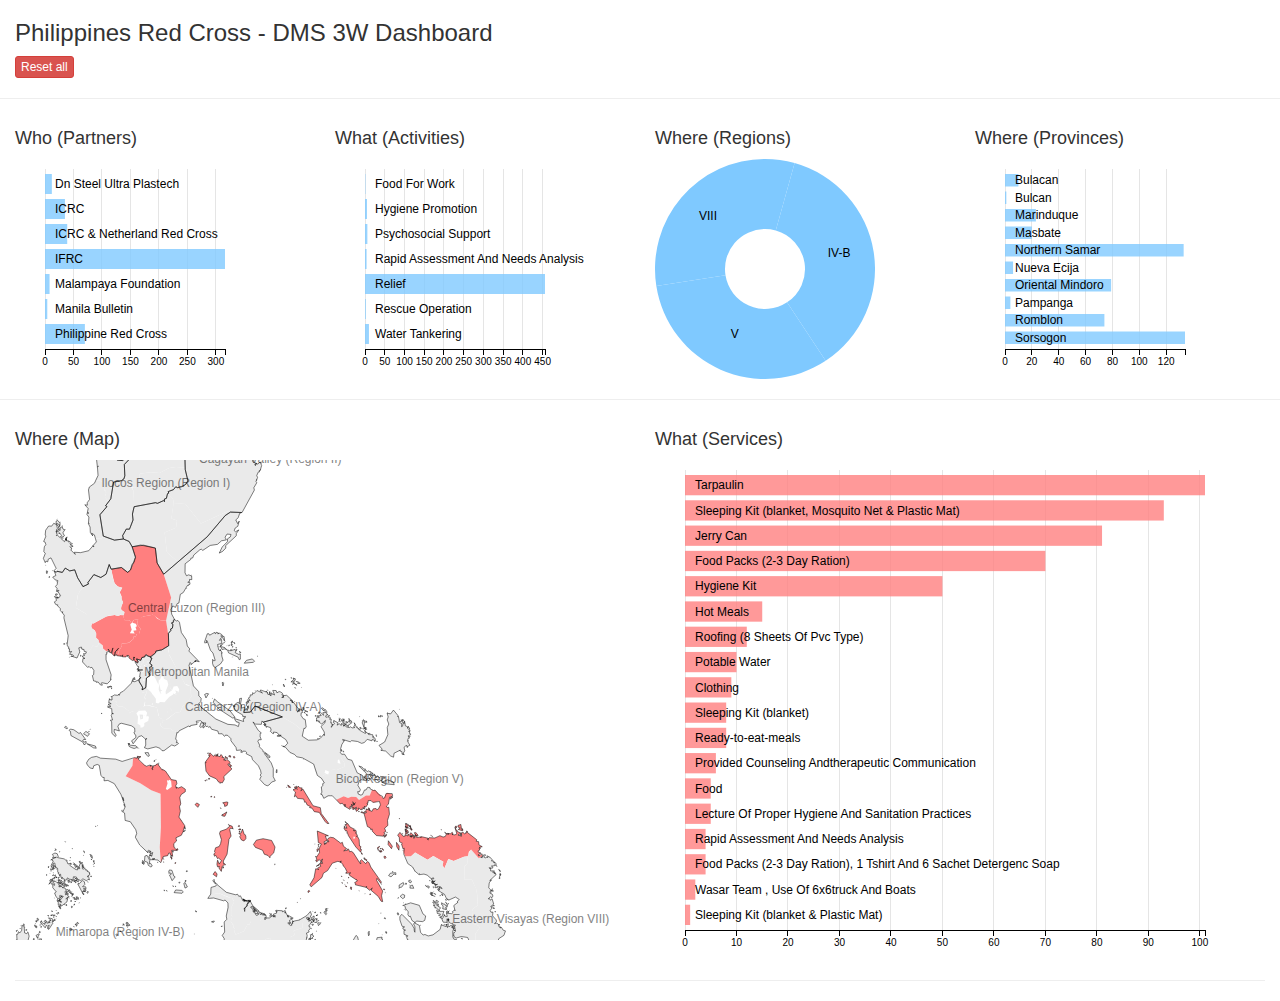
==== 3w.html @ bf0ed734 "t" ====
<html><head>
        <meta name="generator" content="HTML Tidy for HTML5 (experimental) for Windows https://github.com/w3c/tidy-html5/tree/c63cc39">
        <!-- saved from url=(0051)http://simonbjohnson.github.io/Hayian-3W-Dashboard/
        -->
        <title>PRC DMS 3W Dashboard</title>
        <meta charset="UTF-8">
        <meta name="viewport" content="width=device-width, initial-scale=1">
        <link rel="stylesheet" href="css/bootstrap.min.css">
        <link rel="stylesheet" type="text/css" href="css/dc.css">
        <link rel="stylesheet" type="text/css" href="css/site.css">
        <script src="js/jquery.js"></script>
        <script src="js/d3.min.js"></script>
        <script src="js/crossfilter.v1.min.js"></script>
        <script src="js/dc.js"></script>
        <script src="data/data.js"></script>
        <script src="data/regions.js"></script>
        <script src="data/provinces.js"></script>
        <script>
            (function(i,s,o,g,r,a,m){i['GoogleAnalyticsObject']=r;i[r]=i[r]||function(){
              (i[r].q=i[r].q||[]).push(arguments)},i[r].l=1*new Date();a=s.createElement(o),
              m=s.getElementsByTagName(o)[0];a.async=1;a.src=g;m.parentNode.insertBefore(a,m)
              })(window,document,'script','//www.google-analytics.com/analytics.js','ga');
            
              ga('create', 'UA-74489725-2', 'auto');
              ga('send', 'pageview');
        </script>
    </head><body>
        <div class="container-fluid">
            <!-- <div class="row">

                <div class="col-md-12">

                        <ul class="nav nav-tabs">

                                <li class="active">

                                        <a href="#">Home</a>

                                </li>

                                

                        </ul>

                </div>

        </div> -->
            <!-- Stack the columns on mobile by making one full-width and the other
            half-width -->
            <div class="row">
                <div class="col-xs-12 col-md-8">
                    <h3>Philippines Red Cross - DMS 3W Dashboard</h3>
                </div>
                <div class="col-xs-12 col-md-8">
                    <!-- <button type="button" <a class="reset btn btn-primary btn-sm" id="reset"
                    href="javascript:dc.filterAll();dc.redrawAll();">Reset all</a></button>  -->
                    <a class="btn btn-danger btn-xs" id="reset" href="javascript:dc.filterAll();dc.redrawAll();" contenteditable="false">Reset all</a>
                    <!-- <a class="btn btn-default" id="reset" href="javascript:dc.filterAll();dc.redrawAll();">Reset all</a>
 -->
                </div>
                <!-- <div id="count-info" class="col-xs-8">selected out of records.</div> -->
                
            </div>
            <!-- Columns start at 50% wide on mobile and bump up to 33.3% wide on
            desktop -->
            <div class="row">
                <hr class="divider">
                <div class="col-xs-6 col-md-3">
                    <h4>Who (Partners)</h4>
                    <div id="who-by"></div>
                </div>
                <div class="col-xs-6 col-md-3">
                    <h4>What (Activities)</h4>
                    <div id="what-activity"></div>
                </div>
                <div class="col-xs-6 col-md-3">
                    <h4>Where (Regions)</h4>
                    <div id="where-region"></div>
                </div>
                <div class="col-xs-6 col-md-3">
                    <h4>Where (Provinces)</h4>
                    <div id="where-province"></div>
                </div>
            </div>
            <div class="row">
                <hr class="divider">
                <div class="col-xs-12 col-md-6">
                    <h4>Where (Map)</h4>
                    <div id="map"></div>
                </div>
                <div class="col-xs-12 col-md-6">
                    <h4>What (Services)</h4>
                    <div id="what-services"></div>
                </div>
            </div>
            <script src="js/site.js"></script>
            <hr class="divider">
        </div>
    

</body></html>
---- css/dc.css ----
div.dc-chart {
    float: left;
}

.dc-chart rect.bar {
    stroke: none;
    cursor: pointer;
}

.dc-chart rect.bar:hover {
    fill-opacity: .5;
}

.dc-chart rect.stack1 {
    stroke: none;
    fill: red;
}

.dc-chart rect.stack2 {
    stroke: none;
    fill: green;
}

.dc-chart rect.deselected {
    stroke: none;
    fill: #ccc;
}

.dc-chart .empty-chart .pie-slice path {
    fill: #FFEEEE;
    cursor: default;
}

.dc-chart .empty-chart .pie-slice {
    cursor: default;
}

.dc-chart .pie-slice {
    fill: white;
    font-size: 12px;
    cursor: pointer;
}

.dc-chart .pie-slice.external{
    fill: black;
}

.dc-chart .pie-slice :hover {
    fill-opacity: .8;
}

.dc-chart .pie-slice.highlight {
    fill-opacity: .8;
}

.dc-chart .pie-path {
  fill:none;
  stroke-width: 2px;
  stroke: black;
  opacity: 0.4;
}

.dc-chart .selected path {
    stroke-width: 3;
    stroke: #ccc;
    fill-opacity: 1;
}

.dc-chart .deselected path {
    stroke: none;
    fill-opacity: .5;
    fill: #ccc;
}

.dc-chart .axis path,
.dc-chart .axis line {
    fill: none;
    stroke: #000;
    shape-rendering: crispEdges;
}

.dc-chart .axis text {
    font: 10px sans-serif;
}

.dc-chart .grid-line,
.dc-chart .axis .grid-line {
    fill: none;
    stroke: #ccc;
    opacity: .5;
    shape-rendering: crispEdges;
}

.dc-chart .grid-line line,
.dc-chart .axis .grid-line line {
    fill: none;
    stroke: #ccc;
    opacity: .5;
    shape-rendering: crispEdges;
}

.dc-chart .brush rect.background {
    z-index: -999;
}

.dc-chart .brush rect.extent {
    fill: steelblue;
    fill-opacity: .125;
}

.dc-chart .brush .resize path {
    fill: #eee;
    stroke: #666;
}

.dc-chart path.line {
    fill: none;
    stroke-width: 1.5px;
}

.dc-chart circle.dot {
    stroke: none;
}

.dc-chart g.dc-tooltip path {
    fill: none;
    stroke: grey;
    stroke-opacity: .8;
}

.dc-chart path.area {
    fill-opacity: .3;
    stroke: none;
}

.dc-chart .node {
    font-size: 0.7em;
    cursor: pointer;
}

.dc-chart .node :hover {
    fill-opacity: .8;
}

.dc-chart .selected circle {
    stroke-width: 3;
    stroke: #ccc;
    fill-opacity: 1;
}

.dc-chart .deselected circle {
    stroke: none;
    fill-opacity: .5;
    fill: #ccc;
}

.dc-chart .bubble {
    stroke: none;
    fill-opacity: 0.6;
}

.dc-data-count {
    float: right;
    margin-top: 15px;
    margin-right: 15px;
}

.dc-data-count .filter-count {
    color: #3182bd;
    font-weight: bold;
}

.dc-data-count .total-count {
    color: #3182bd;
    font-weight: bold;
}

.dc-data-table {
}

.dc-chart g.state {
    cursor: pointer;
}

.dc-chart g.state :hover {
    fill-opacity: .8;
}

.dc-chart g.state path {
    stroke: white;
}

.dc-chart g.selected path {
}

.dc-chart g.deselected path {
    fill: grey;
}

.dc-chart g.selected text {
}

.dc-chart g.deselected text {
    display: none;
}

.dc-chart g.county path {
    stroke: white;
    fill: none;
}

.dc-chart g.debug rect {
    fill: blue;
    fill-opacity: .2;
}

.dc-chart g.row rect {
    fill-opacity: 0.8;
    cursor: pointer;
}

.dc-chart g.row rect:hover {
    fill-opacity: 0.6;
}

.dc-chart g.row text {
    fill: white;
    font-size: 12px;
    cursor: pointer;
}

.dc-legend {
    font-size: 11px;
}

.dc-legend-item {
    cursor: pointer;
}

.dc-chart g.axis text {
    /* Makes it so the user can't accidentally click and select text that is meant as a label only */
    -webkit-user-select: none; /* Chrome/Safari */
    -moz-user-select: none; /* Firefox */
    -ms-user-select: none; /* IE10 */
    -o-user-select: none;
    user-select: none;
    pointer-events: none;
}

.dc-chart path.highlight {
    stroke-width: 3;
    fill-opacity: 1;
    stroke-opacity: 1;
}

.dc-chart .highlight {
    fill-opacity: 1;
    stroke-opacity: 1;
}

.dc-chart .fadeout {
    fill-opacity: 0.2;
    stroke-opacity: 0.2;
}

.dc-chart path.dc-symbol,
g.dc-legend-item.fadeout {
    fill-opacity: 0.5;
    stroke-opacity: 0.5;
}

.dc-hard .number-display {
    float: none;
}

.dc-chart .box text {
    font: 10px sans-serif;
    -webkit-user-select: none; /* Chrome/Safari */
    -moz-user-select: none; /* Firefox */
    -ms-user-select: none; /* IE10 */
    -o-user-select: none;
    user-select: none;
    pointer-events: none;
}

.dc-chart .box line,
.dc-chart .box circle {
    fill: #fff;
    stroke: #000;
    stroke-width: 1.5px;
}

.dc-chart .box rect {
    stroke: #000;
    stroke-width: 1.5px;
}

.dc-chart .box .center {
    stroke-dasharray: 3,3;
}

.dc-chart .box .outlier {
    fill: none;
    stroke: #ccc;
}

.dc-chart .box.deselected .box {
    fill: #ccc;
}

.dc-chart .box.deselected {
    opacity: .5;
}

.dc-chart .symbol{
    stroke: none;
}

.dc-chart .heatmap .box-group.deselected rect {
    stroke: none;
    fill-opacity: .5;
    fill: #ccc;
}

.dc-chart .heatmap g.axis text {
    pointer-events: all;
    cursor: pointer;
}
---- css/site.css ----
h1, h3 {
    display: inline-block;
}

.piechart{
    min-width: 200px;
}

.leftdiv{
    min-width: 700px;
}

.btn-sm {
    margin: 0px 0px 0px -15px;
}

#maptitle {
    margin-left:-18px;
}

.container{
    width:1100px;
}

.dc-chart g.row text {
    fill: black;
}

.dc-chart .pie-slice {
    fill:black;
}
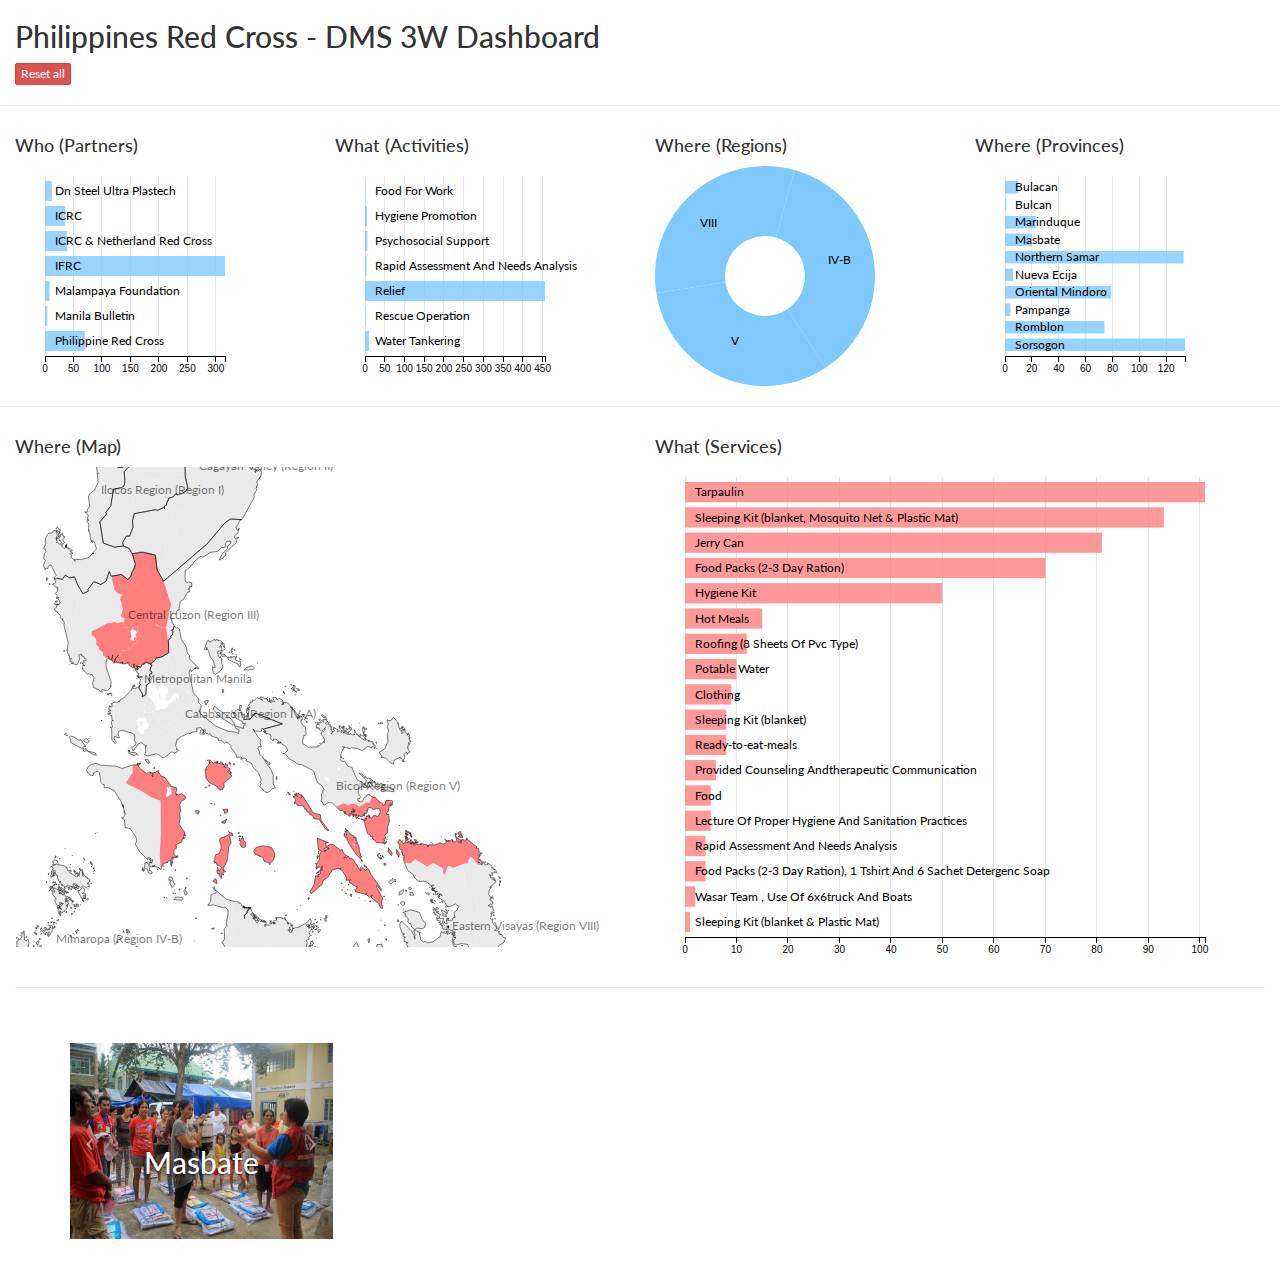
==== commit ec68fdef: "a" ====
--- a/3w.html
+++ b/3w.html
@@ -1,32 +1,38 @@
 <html><head>
-        <meta name="generator" content="HTML Tidy for HTML5 (experimental) for Windows https://github.com/w3c/tidy-html5/tree/c63cc39">
-        <!-- saved from url=(0051)http://simonbjohnson.github.io/Hayian-3W-Dashboard/
-        -->
-        <title>PRC DMS 3W Dashboard</title>
-        <meta charset="UTF-8">
-        <meta name="viewport" content="width=device-width, initial-scale=1">
-        <link rel="stylesheet" href="css/bootstrap.min.css">
-        <link rel="stylesheet" type="text/css" href="css/dc.css">
-        <link rel="stylesheet" type="text/css" href="css/site.css">
-        <script src="js/jquery.js"></script>
-        <script src="js/d3.min.js"></script>
-        <script src="js/crossfilter.v1.min.js"></script>
-        <script src="js/dc.js"></script>
-        <script src="data/data.js"></script>
-        <script src="data/regions.js"></script>
-        <script src="data/provinces.js"></script>
-        <script>
-            (function(i,s,o,g,r,a,m){i['GoogleAnalyticsObject']=r;i[r]=i[r]||function(){
-              (i[r].q=i[r].q||[]).push(arguments)},i[r].l=1*new Date();a=s.createElement(o),
-              m=s.getElementsByTagName(o)[0];a.async=1;a.src=g;m.parentNode.insertBefore(a,m)
-              })(window,document,'script','//www.google-analytics.com/analytics.js','ga');
-            
-              ga('create', 'UA-74489725-2', 'auto');
-              ga('send', 'pageview');
-        </script>
-    </head><body>
-        <div class="container-fluid">
-            <!-- <div class="row">
+    <meta name="generator" content="HTML Tidy for HTML5 (experimental) for Windows https://github.com/w3c/tidy-html5/tree/c63cc39">
+    <!-- saved from url=(0051)http://simonbjohnson.github.io/Hayian-3W-Dashboard/
+    -->
+    <title>PRC DMS 3W Dashboard</title>
+    <meta charset="UTF-8">
+    <meta name="viewport" content="width=device-width, initial-scale=1">
+    <link rel="stylesheet" href="css/bootstrap.min.css">
+    <link rel="stylesheet" type="text/css" href="css/dc.css">
+    <link rel="stylesheet" type="text/css" href="css/site.css">
+    <script src="js/jquery.js"></script>
+    <script src="js/d3.min.js"></script>
+    <script src="js/crossfilter.v1.min.js"></script>
+    <script src="js/dc.js"></script>
+    <script src="data/data.js"></script>
+    <script src="data/regions.js"></script>
+    <script src="data/provinces.js"></script>
+    <script>
+      (function(i,s,o,g,r,a,m){i['GoogleAnalyticsObject']=r;i[r]=i[r]||function(){
+                      (i[r].q=i[r].q||[]).push(arguments)},i[r].l=1*new Date();a=s.createElement(o),
+                      m=s.getElementsByTagName(o)[0];a.async=1;a.src=g;m.parentNode.insertBefore(a,m)
+                      })(window,document,'script','//www.google-analytics.com/analytics.js','ga');
+                    
+                      ga('create', 'UA-74489725-2', 'auto');
+                      ga('send', 'pageview');
+    </script>
+    <meta charset="utf-8">
+    <meta name="viewport" content="width=device-width, initial-scale=1">
+    <script type="text/javascript" src="http://cdnjs.cloudflare.com/ajax/libs/jquery/2.0.3/jquery.min.js"></script>
+    <script type="text/javascript" src="http://netdna.bootstrapcdn.com/bootstrap/3.3.4/js/bootstrap.min.js"></script>
+    <link href="http://cdnjs.cloudflare.com/ajax/libs/font-awesome/4.3.0/css/font-awesome.min.css" rel="stylesheet" type="text/css">
+    <link href="css\custom.css" rel="stylesheet" type="text/css">
+  </head><body>
+    <div class="container-fluid">
+      <!-- <div class="row">
 
                 <div class="col-md-12">
 
@@ -45,57 +51,119 @@
                 </div>
 
         </div> -->
-            <!-- Stack the columns on mobile by making one full-width and the other
-            half-width -->
-            <div class="row">
-                <div class="col-xs-12 col-md-8">
-                    <h3>Philippines Red Cross - DMS 3W Dashboard</h3>
+      <!-- Stack the columns on mobile by making one full-width and the other
+      half-width -->
+      <div class="row">
+        <div class="col-xs-12 col-md-8">
+          <h2>Philippines Red Cross - DMS 3W Dashboard</h2>
+        </div>
+        <div class="col-xs-12 col-md-8">
+          <!-- <button type="button" <a class="reset btn btn-primary btn-sm" id="reset"
+          href="javascript:dc.filterAll();dc.redrawAll();">Reset all</a></button>  -->
+          <a class="btn btn-danger btn-xs" id="reset" href="javascript:dc.filterAll();dc.redrawAll();" contenteditable="false">Reset all</a>
+          <!-- <a class="btn btn-default" id="reset" href="javascript:dc.filterAll();dc.redrawAll();">Reset all</a>
+ -->
+        </div>
+        <!-- <div id="count-info" class="col-xs-8">selected out of records.</div> --></div>
+      <!-- Columns start at 50% wide on mobile and bump up to 33.3% wide
+      on desktop -->
+      <div class="row">
+        <hr class="divider">
+        <div class="col-xs-6 col-md-3">
+          <h4>Who (Partners)</h4>
+          <div id="who-by"></div>
+        </div>
+        <div class="col-xs-6 col-md-3">
+          <h4>What (Activities)</h4>
+          <div id="what-activity"></div>
+        </div>
+        <div class="col-xs-6 col-md-3">
+          <h4>Where (Regions)</h4>
+          <div id="where-region"></div>
+        </div>
+        <div class="col-xs-6 col-md-3">
+          <h4>Where (Provinces)</h4>
+          <div id="where-province"></div>
+        </div>
+      </div>
+      <div class="row">
+        <hr class="divider">
+        <div class="col-xs-12 col-md-6">
+          <h4>Where (Map)</h4>
+          <div id="map"></div>
+        </div>
+        <div class="col-xs-12 col-md-6">
+          <h4>What (Services)</h4>
+          <div id="what-services"></div>
+        </div>
+      </div>
+      <script src="js/site.js"></script>
+      <hr class="divider">
+    </div>
+    <div class="section"><div class="container"><div class="row"><div class="col-md-3">
+            <div id="fullcarousel-example" data-interval="5000" class="carousel slide" data-ride="carousel">
+              <div class="carousel-inner">
+                <div class="item active">
+                  <img src="images\2016_NONA_Masbate1.jpg">
+                  <div class="carousel-caption">
+                    <h2>Masbate</h2>
+                    <p></p>
+                  </div>
                 </div>
-                <div class="col-xs-12 col-md-8">
-                    <!-- <button type="button" <a class="reset btn btn-primary btn-sm" id="reset"
-                    href="javascript:dc.filterAll();dc.redrawAll();">Reset all</a></button>  -->
-                    <a class="btn btn-danger btn-xs" id="reset" href="javascript:dc.filterAll();dc.redrawAll();" contenteditable="false">Reset all</a>
-                    <!-- <a class="btn btn-default" id="reset" href="javascript:dc.filterAll();dc.redrawAll();">Reset all</a>
- -->
+                <div class="item">
+                  <img src="images\2016_NONA_Masbate2.jpg">
+                  <div class="carousel-caption">
+                    <h2>Masbate</h2>
+                    <p></p>
+                  </div>
                 </div>
-                <!-- <div id="count-info" class="col-xs-8">selected out of records.</div> -->
-                
+                <div class="item">
+                  <img src="images\2016_NONA_NorthernSamar1.jpg">
+                  <div class="carousel-caption">
+                    <h2>Northern Samar</h2>
+                    <p></p>
+                  </div>
+                </div>
+                <div class="item">
+                  <img src="images\2016_NONA_NorthernSamar2.jpg">
+                  <div class="carousel-caption">
+                    <h2>Northern Samar</h2>
+                    <p></p>
+                  </div>
+                </div>
+                <div class="item">
+                  <img src="images\2016_NONA_OrientalMindoro1.jpg">
+                  <div class="carousel-caption">
+                    <h2>Oriental Mindoro</h2>
+                    <p></p>
+                  </div>
+                </div>
+                <div class="item">
+                  <img src="images\2016_NONA_OrientalMindoro2.jpg">
+                  <div class="carousel-caption">
+                    <h2>Oriental Mindoro</h2>
+                    <p></p>
+                  </div>
+                </div>
+                <div class="item">
+                  <img src="images\2016_NONA_Sorsogon1.jpg">
+                  <div class="carousel-caption">
+                    <h2>Sorsogon</h2>
+                    <p></p>
+                  </div>
+                </div>
+                <div class="item">
+                  <img src="images\2016_NONA_Sorsogon2.jpg">
+                  <div class="carousel-caption">
+                    <h2>Sorsogon</h2>
+                    <p></p>
+                  </div>
+                </div>
+              </div>
+              <a class="left carousel-control" href="#fullcarousel-example" data-slide="prev"><i class="icon-prev fa fa-angle-left"></i></a>
+              <a class="right carousel-control" href="#fullcarousel-example" data-slide="next"><i class="icon-next fa fa-angle-right"></i></a>
             </div>
-            <!-- Columns start at 50% wide on mobile and bump up to 33.3% wide on
-            desktop -->
-            <div class="row">
-                <hr class="divider">
-                <div class="col-xs-6 col-md-3">
-                    <h4>Who (Partners)</h4>
-                    <div id="who-by"></div>
-                </div>
-                <div class="col-xs-6 col-md-3">
-                    <h4>What (Activities)</h4>
-                    <div id="what-activity"></div>
-                </div>
-                <div class="col-xs-6 col-md-3">
-                    <h4>Where (Regions)</h4>
-                    <div id="where-region"></div>
-                </div>
-                <div class="col-xs-6 col-md-3">
-                    <h4>Where (Provinces)</h4>
-                    <div id="where-province"></div>
-                </div>
-            </div>
-            <div class="row">
-                <hr class="divider">
-                <div class="col-xs-12 col-md-6">
-                    <h4>Where (Map)</h4>
-                    <div id="map"></div>
-                </div>
-                <div class="col-xs-12 col-md-6">
-                    <h4>What (Services)</h4>
-                    <div id="what-services"></div>
-                </div>
-            </div>
-            <script src="js/site.js"></script>
-            <hr class="divider">
-        </div>
-    
+          </div></div></div></div>
+  
 
 </body></html>--- a/css/site.css
+++ b/css/site.css
@@ -28,4 +28,7 @@
 
 .dc-chart .pie-slice {
     fill:black;
-}+}
+
+
+
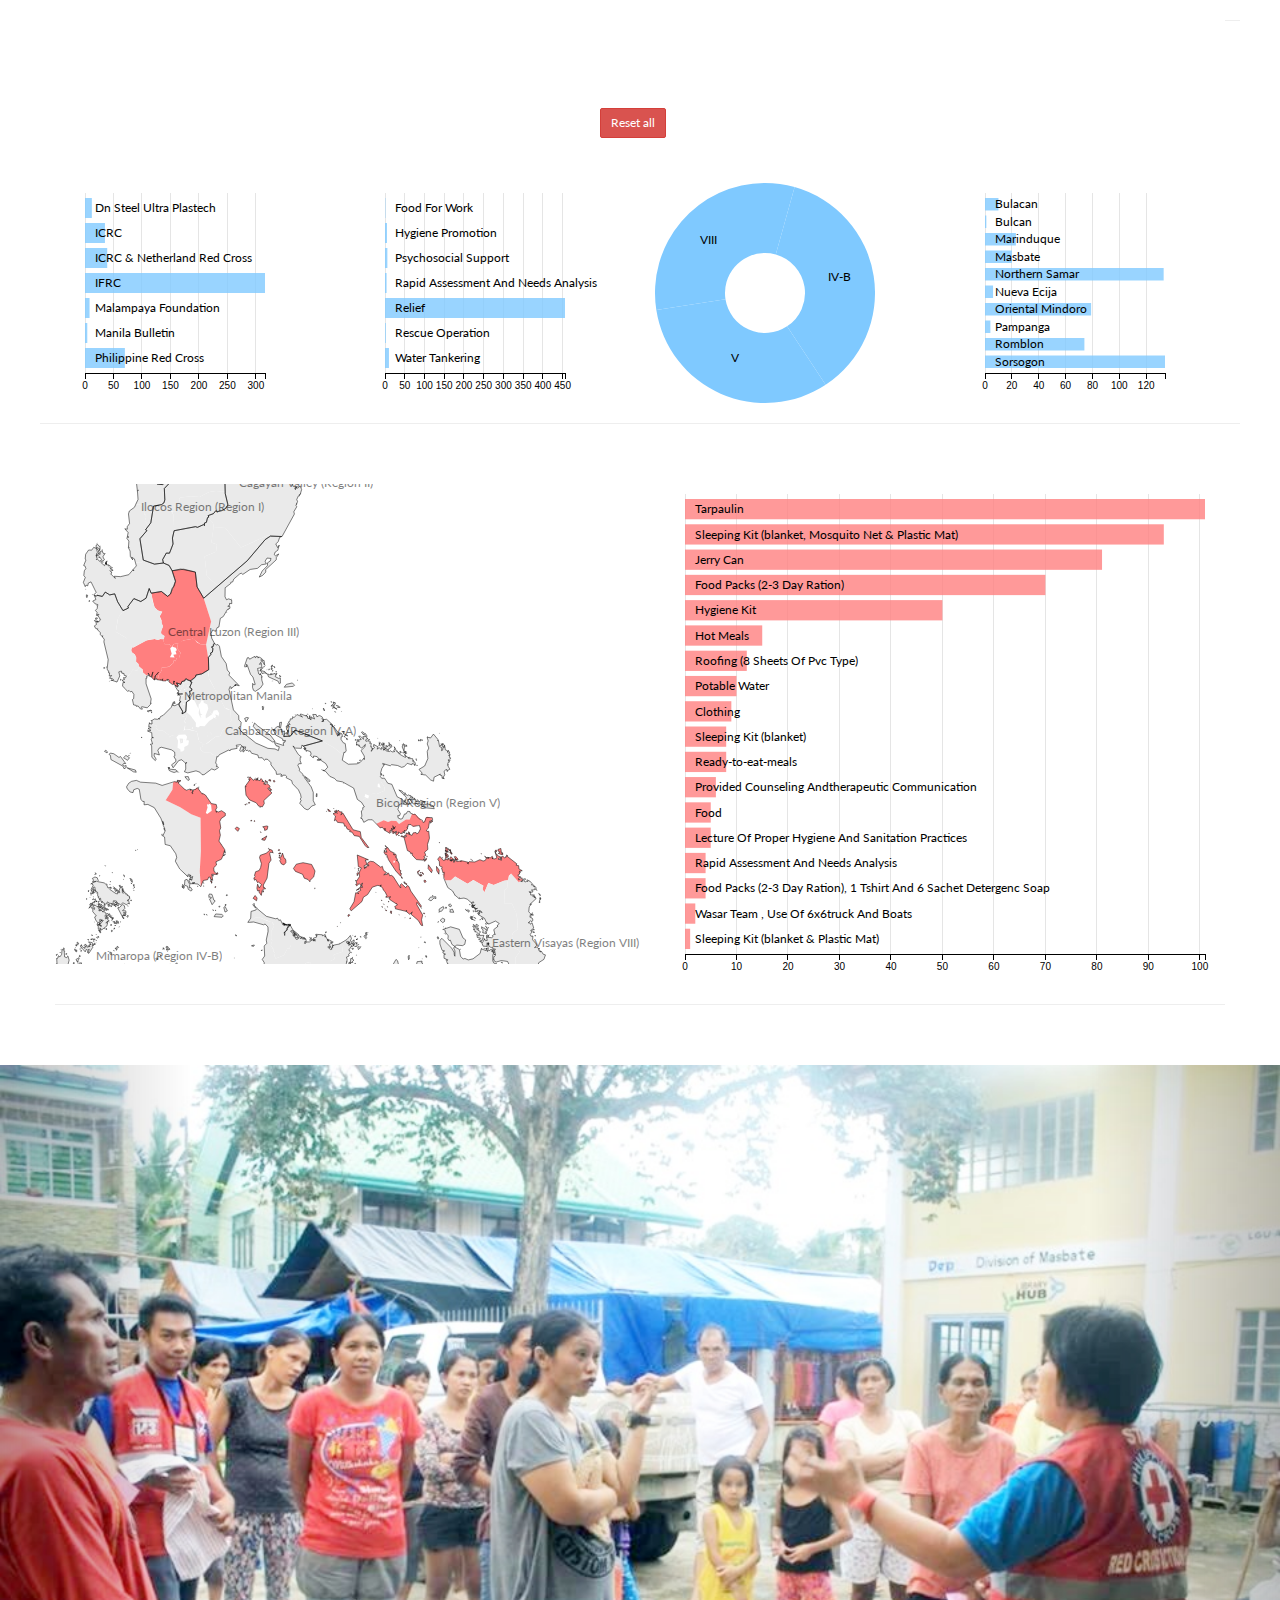
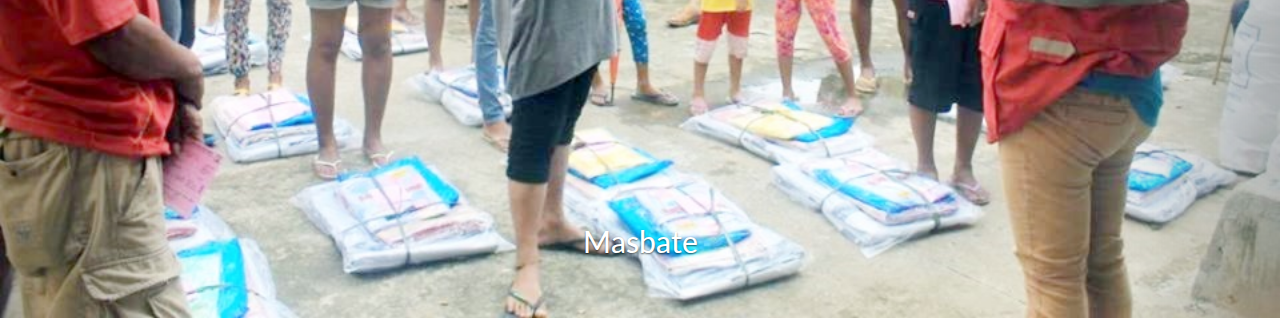
==== commit 804e2302: "test" ====
--- a/3w.html
+++ b/3w.html
@@ -16,13 +16,13 @@
     <script src="data/regions.js"></script>
     <script src="data/provinces.js"></script>
     <script>
-      (function(i,s,o,g,r,a,m){i['GoogleAnalyticsObject']=r;i[r]=i[r]||function(){
-                      (i[r].q=i[r].q||[]).push(arguments)},i[r].l=1*new Date();a=s.createElement(o),
-                      m=s.getElementsByTagName(o)[0];a.async=1;a.src=g;m.parentNode.insertBefore(a,m)
-                      })(window,document,'script','//www.google-analytics.com/analytics.js','ga');
-                    
-                      ga('create', 'UA-74489725-2', 'auto');
-                      ga('send', 'pageview');
+      (function(i,s,o,g,r,a,m){i[&#39;GoogleAnalyticsObject&#39;]=r;i[r]=i[r]||function(){
+                              (i[r].q=i[r].q||[]).push(arguments)},i[r].l=1*new Date();a=s.createElement(o),
+                              m=s.getElementsByTagName(o)[0];a.async=1;a.src=g;m.parentNode.insertBefore(a,m)
+                              })(window,document,&#39;script&#39;,&#39;//www.google-analytics.com/analytics.js&#39;,&#39;ga&#39;);
+                            
+                              ga(&#39;create&#39;, &#39;UA-74489725-2&#39;, &#39;auto&#39;);
+                              ga(&#39;send&#39;, &#39;pageview&#39;);
     </script>
     <meta charset="utf-8">
     <meta name="viewport" content="width=device-width, initial-scale=1">
@@ -31,139 +31,122 @@
     <link href="http://cdnjs.cloudflare.com/ajax/libs/font-awesome/4.3.0/css/font-awesome.min.css" rel="stylesheet" type="text/css">
     <link href="css\custom.css" rel="stylesheet" type="text/css">
   </head><body>
+    <div class="cover">
+      <div class="background-image-fixed cover-image" style="background-image : url('http://pingendo.github.io/pingendo-bootstrap/assets/blurry/800x600/10.jpg')"></div>
+      <div class="container">
+        <div class="row">
+          <div class="col-md-12 text-center">
+            <h2 class="text-inverse">Philippines Red Cross - DMS 3W Dashboard</h2>
+            <p class="text-inverse">testing...</p>
+            <div class="col-md-12 col-xs-12 text-center">
+              <!-- <button type="button" <a class="reset btn btn-primary btn-sm" id="reset"
+              href="javascript:dc.filterAll();dc.redrawAll();">Reset all</a></button>  -->
+              <a class="btn btn-danger btn-sm" id="reset" href="javascript:dc.filterAll();dc.redrawAll();" contenteditable="false">Reset all</a>
+            </div>
+          </div>
+          <div class="row">
+            <hr class="divider">
+            <div class="col-xs-6 col-md-3">
+              <h4 class="text-inverse">Who (Partners)</h4>
+              <p class="text-inverse"></p>
+              <div id="who-by"></div>
+            </div>
+            <div class="col-xs-6 col-md-3">
+              <h4 class="text-inverse">What (Activities)</h4>
+              <p class="text-inverse"></p>
+              <div id="what-activity"></div>
+            </div>
+            <div class="col-xs-6 col-md-3">
+              <h4 class="text-inverse">Where (Regions)</h4>
+              <p class="text-inverse"></p>
+              <div id="where-region"></div>
+            </div>
+            <div class="col-xs-6 col-md-3">
+              <h4 class="text-inverse">Where (Provinces)</h4>
+              <p class="text-inverse"></p>
+              <div id="where-province"></div>
+            </div>
+          </div>
+          <div class="row">
+            <hr class="divider">
+            <div class="col-xs-12 col-md-6">
+              <h4 class="text-inverse">Where (Map)</h4>
+              <div id="map"></div>
+            </div>
+            <div class="col-xs-12 col-md-6">
+              <h4 class="text-inverse">What (Services)</h4>
+              <div id="what-services"></div>
+            </div>
+          </div>
+          <script src="js/site.js"></script>
+          <hr class="divider">
+        </div>
+        <br>
+        <br>
+      </div>
+    </div>
+    <div id="fullcarousel-example" data-interval="5000" class="carousel slide" data-ride="carousel">
+      <div class="carousel-inner">
+        <div class="item active">
+          <img src="images/2016_NONA_Masbate1.jpg">
+          <div class="carousel-caption">
+            <h2>Masbate</h2>
+          </div>
+        </div>
+        <div class="item">
+          <img src="images/2016_NONA_Masbate2.jpg">
+          <div class="carousel-caption">
+            <h2>Masbate</h2>
+          </div>
+        </div>
+        <div class="item">
+          <img src="images/2016_NONA_NorthernSamar1.jpg">
+          <div class="carousel-caption">
+            <h2>Northern Samar</h2>
+          </div>
+        </div>
+        <div class="item">
+          <img src="images/2016_NONA_NorthernSamar2.jpg">
+          <div class="carousel-caption">
+            <h2>Northern Samar</h2>
+          </div>
+        </div>
+        <div class="item">
+          <img src="images/2016_NONA_OrientalMindoro1.jpg">
+          <div class="carousel-caption">
+            <h2>Oriental Mindoro</h2>
+          </div>
+        </div>
+        <div class="item">
+          <img src="images/2016_NONA_OrientalMindoro2.jpg">
+          <div class="carousel-caption">
+            <h2>Oriental Mindoro</h2>
+          </div>
+        </div>
+        <div class="item">
+          <img src="images/2016_NONA_Sorsogon1.jpg">
+          <div class="carousel-caption">
+            <h2>Sorsogon</h2>
+          </div>
+        </div>
+        <div class="item">
+          <img src="images/2016_NONA_Sorsogon2.jpg">
+          <div class="carousel-caption">
+            <h2>Sorsogon</h2>
+          </div>
+        </div>
+      </div>
+      <a class="left carousel-control" href="#fullcarousel-example" data-slide="prev"></a>
+      <a class="right carousel-control" href="#fullcarousel-example" data-slide="next"></a>
+    </div>
     <div class="container-fluid">
-      <!-- <div class="row">
-
-                <div class="col-md-12">
-
-                        <ul class="nav nav-tabs">
-
-                                <li class="active">
-
-                                        <a href="#">Home</a>
-
-                                </li>
-
-                                
-
-                        </ul>
-
-                </div>
-
-        </div> -->
-      <!-- Stack the columns on mobile by making one full-width and the other
-      half-width -->
       <div class="row">
         <div class="col-xs-12 col-md-8">
-          <h2>Philippines Red Cross - DMS 3W Dashboard</h2>
+          <h2 class="hidden-lg"></h2>
         </div>
-        <div class="col-xs-12 col-md-8">
-          <!-- <button type="button" <a class="reset btn btn-primary btn-sm" id="reset"
-          href="javascript:dc.filterAll();dc.redrawAll();">Reset all</a></button>  -->
-          <a class="btn btn-danger btn-xs" id="reset" href="javascript:dc.filterAll();dc.redrawAll();" contenteditable="false">Reset all</a>
-          <!-- <a class="btn btn-default" id="reset" href="javascript:dc.filterAll();dc.redrawAll();">Reset all</a>
- -->
-        </div>
-        <!-- <div id="count-info" class="col-xs-8">selected out of records.</div> --></div>
-      <!-- Columns start at 50% wide on mobile and bump up to 33.3% wide
-      on desktop -->
-      <div class="row">
-        <hr class="divider">
-        <div class="col-xs-6 col-md-3">
-          <h4>Who (Partners)</h4>
-          <div id="who-by"></div>
-        </div>
-        <div class="col-xs-6 col-md-3">
-          <h4>What (Activities)</h4>
-          <div id="what-activity"></div>
-        </div>
-        <div class="col-xs-6 col-md-3">
-          <h4>Where (Regions)</h4>
-          <div id="where-region"></div>
-        </div>
-        <div class="col-xs-6 col-md-3">
-          <h4>Where (Provinces)</h4>
-          <div id="where-province"></div>
-        </div>
+        
       </div>
-      <div class="row">
-        <hr class="divider">
-        <div class="col-xs-12 col-md-6">
-          <h4>Where (Map)</h4>
-          <div id="map"></div>
-        </div>
-        <div class="col-xs-12 col-md-6">
-          <h4>What (Services)</h4>
-          <div id="what-services"></div>
-        </div>
-      </div>
-      <script src="js/site.js"></script>
-      <hr class="divider">
     </div>
-    <div class="section"><div class="container"><div class="row"><div class="col-md-3">
-            <div id="fullcarousel-example" data-interval="5000" class="carousel slide" data-ride="carousel">
-              <div class="carousel-inner">
-                <div class="item active">
-                  <img src="images\2016_NONA_Masbate1.jpg">
-                  <div class="carousel-caption">
-                    <h2>Masbate</h2>
-                    <p></p>
-                  </div>
-                </div>
-                <div class="item">
-                  <img src="images\2016_NONA_Masbate2.jpg">
-                  <div class="carousel-caption">
-                    <h2>Masbate</h2>
-                    <p></p>
-                  </div>
-                </div>
-                <div class="item">
-                  <img src="images\2016_NONA_NorthernSamar1.jpg">
-                  <div class="carousel-caption">
-                    <h2>Northern Samar</h2>
-                    <p></p>
-                  </div>
-                </div>
-                <div class="item">
-                  <img src="images\2016_NONA_NorthernSamar2.jpg">
-                  <div class="carousel-caption">
-                    <h2>Northern Samar</h2>
-                    <p></p>
-                  </div>
-                </div>
-                <div class="item">
-                  <img src="images\2016_NONA_OrientalMindoro1.jpg">
-                  <div class="carousel-caption">
-                    <h2>Oriental Mindoro</h2>
-                    <p></p>
-                  </div>
-                </div>
-                <div class="item">
-                  <img src="images\2016_NONA_OrientalMindoro2.jpg">
-                  <div class="carousel-caption">
-                    <h2>Oriental Mindoro</h2>
-                    <p></p>
-                  </div>
-                </div>
-                <div class="item">
-                  <img src="images\2016_NONA_Sorsogon1.jpg">
-                  <div class="carousel-caption">
-                    <h2>Sorsogon</h2>
-                    <p></p>
-                  </div>
-                </div>
-                <div class="item">
-                  <img src="images\2016_NONA_Sorsogon2.jpg">
-                  <div class="carousel-caption">
-                    <h2>Sorsogon</h2>
-                    <p></p>
-                  </div>
-                </div>
-              </div>
-              <a class="left carousel-control" href="#fullcarousel-example" data-slide="prev"><i class="icon-prev fa fa-angle-left"></i></a>
-              <a class="right carousel-control" href="#fullcarousel-example" data-slide="next"><i class="icon-next fa fa-angle-right"></i></a>
-            </div>
-          </div></div></div></div>
   
 
 </body></html>